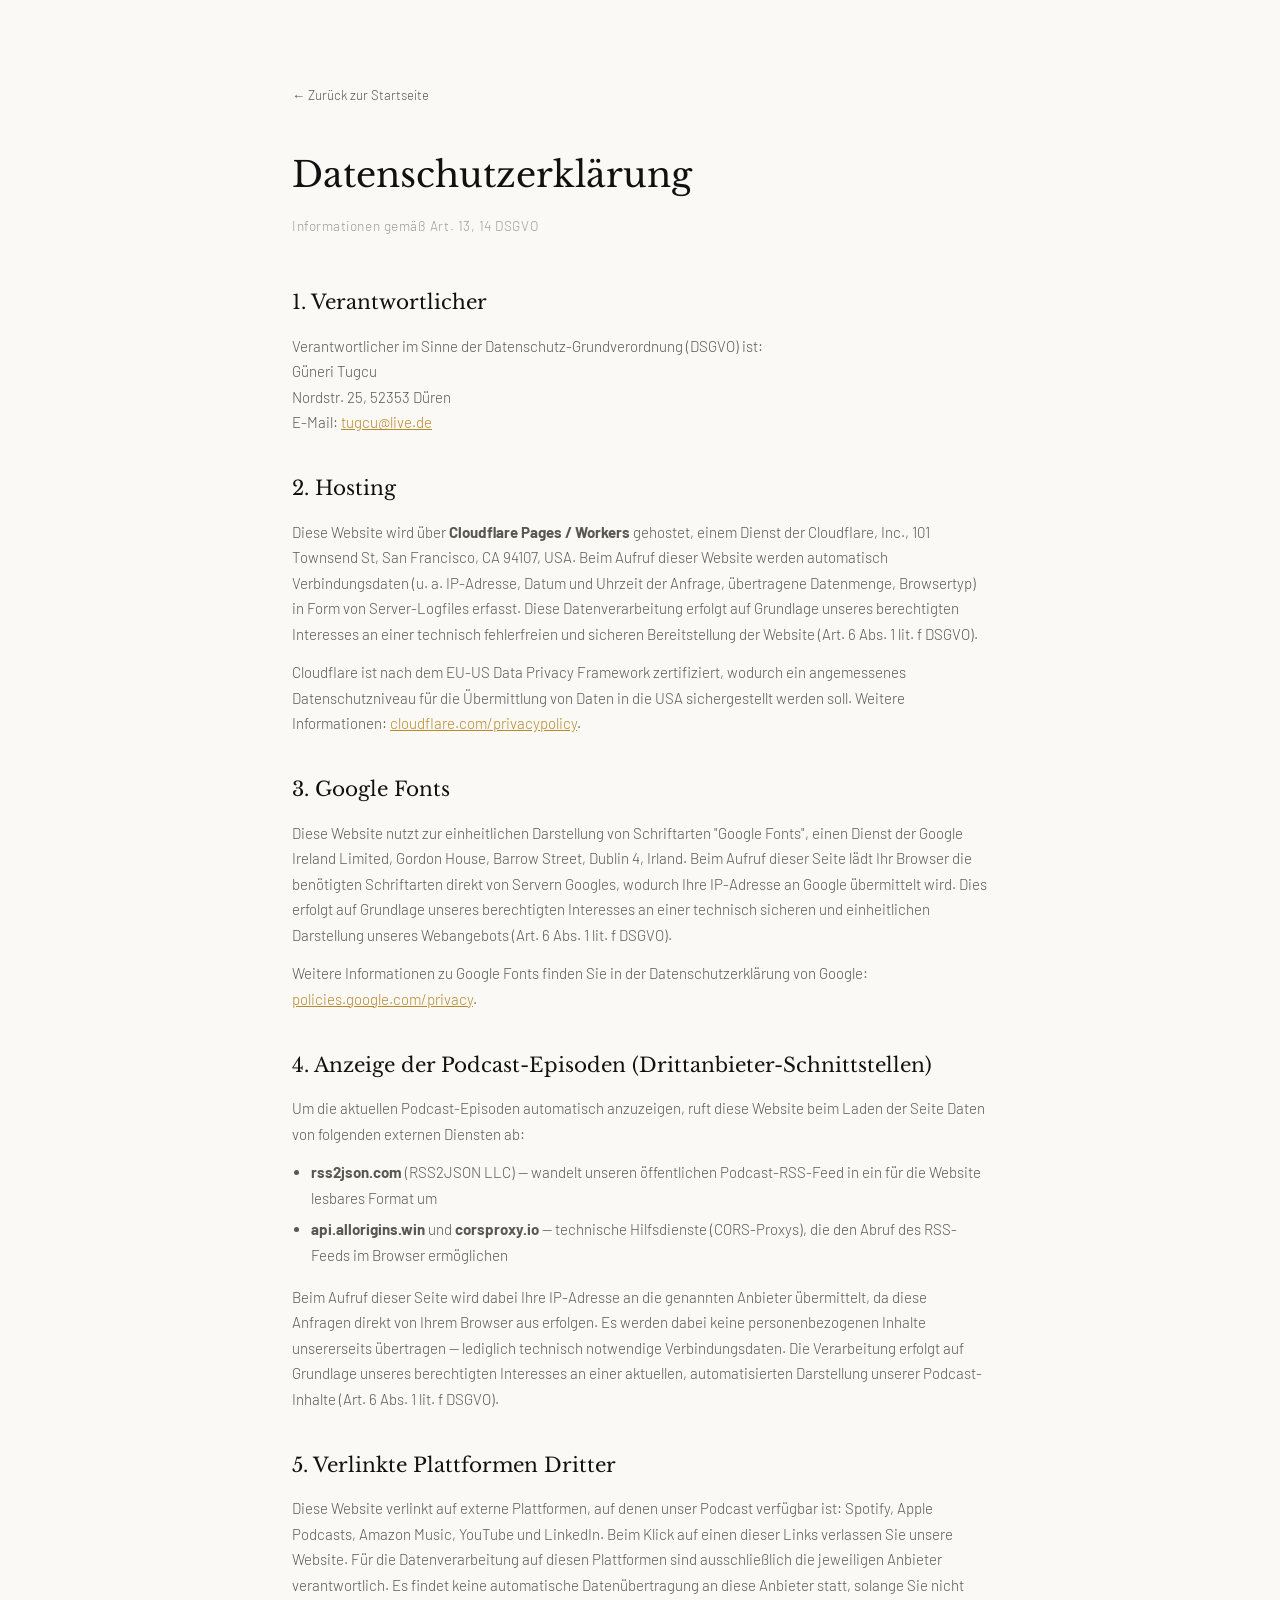
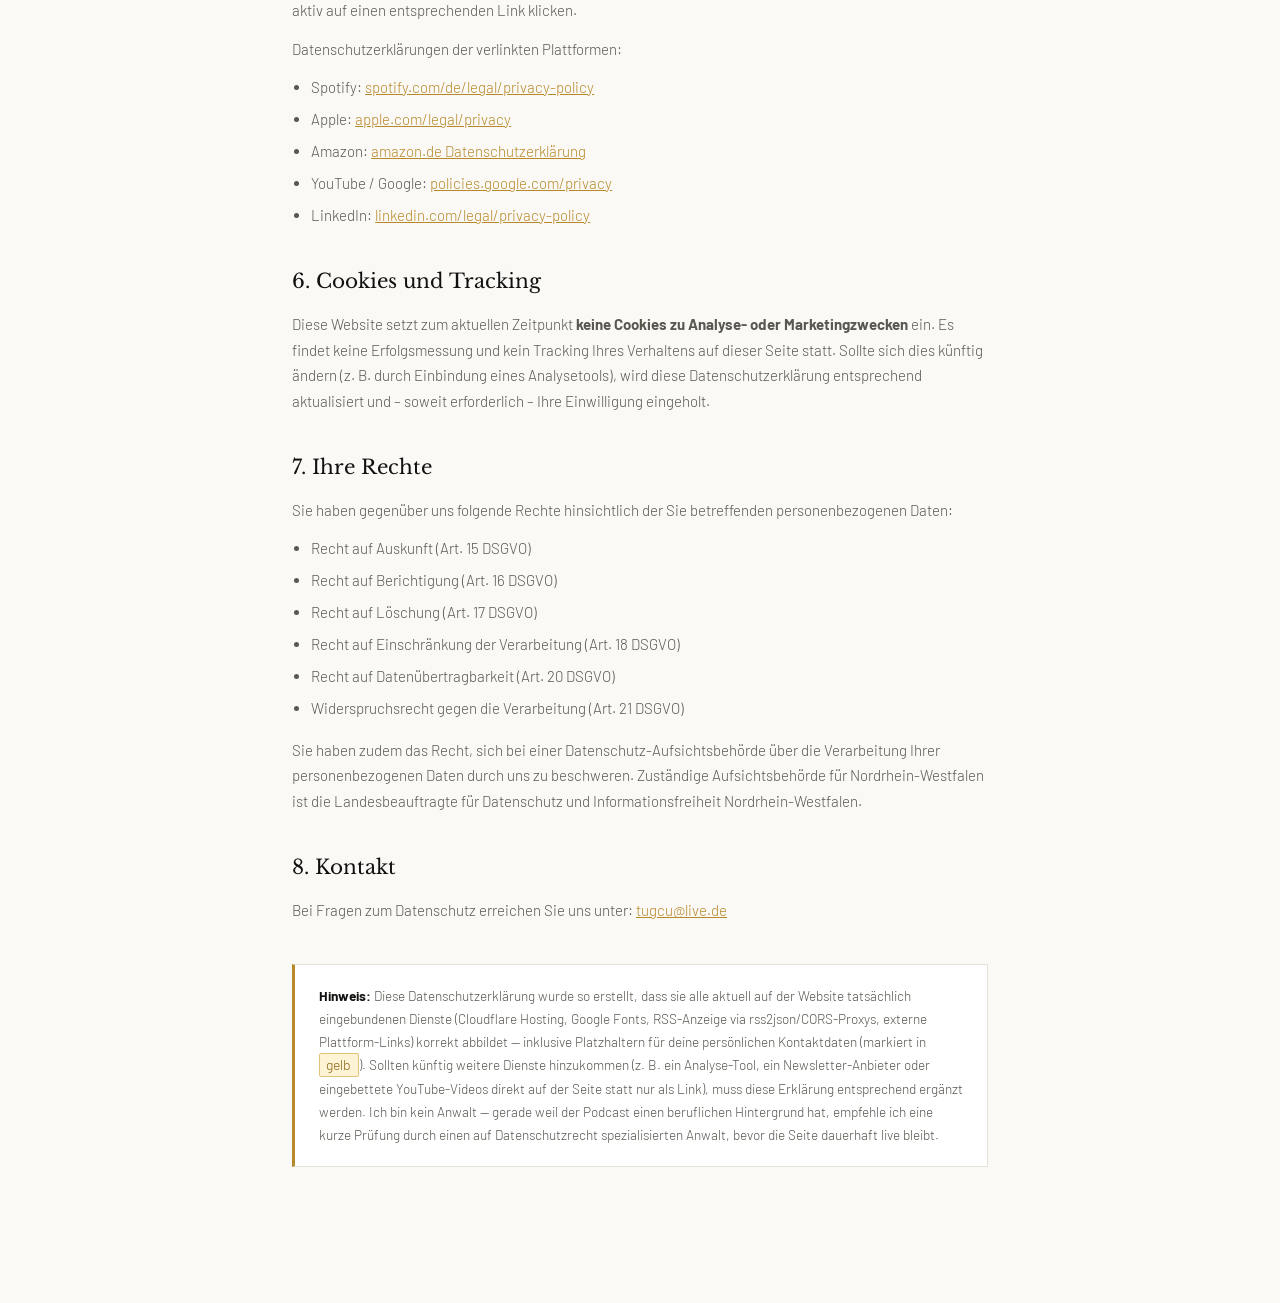
==== datenschutz.html @ 3fbcc25f "Add files via upload" ====
<!DOCTYPE html>
<html lang="de">
<head>
<meta charset="UTF-8">
<meta name="viewport" content="width=device-width, initial-scale=1.0">
<title>Datenschutzerklärung — CoCo Podcast</title>
<meta name="robots" content="noindex, follow">
<link href="https://fonts.googleapis.com/css2?family=Libre+Baskerville:ital,wght@0,400;0,700;1,400&family=Barlow:wght@300;400;500;600&family=Barlow+Condensed:wght@500;600;700&display=swap" rel="stylesheet">
<style>
  :root {
    --bg: #faf9f6; --white: #ffffff; --ink: #111110; --ink-light: #5a5750;
    --ink-xlight: #a09d96; --accent: #b8892a; --border: #e5e2da;
  }
  * { box-sizing: border-box; margin: 0; padding: 0; }
  body { background: var(--bg); color: var(--ink); font-family: 'Barlow', sans-serif; font-weight: 300; line-height: 1.7; }
  .wrap { max-width: 760px; margin: 0 auto; padding: 5rem 2rem 6rem; }
  .back { display: inline-flex; align-items: center; gap: 0.4rem; color: var(--ink-light); text-decoration: none; font-size: 0.82rem; margin-bottom: 2.5rem; }
  .back:hover { color: var(--accent); }
  h1 { font-family: 'Libre Baskerville', serif; font-weight: 400; font-size: 2.2rem; margin-bottom: 0.5rem; }
  .subtitle { color: var(--ink-xlight); font-size: 0.85rem; margin-bottom: 3rem; letter-spacing: 0.04em; }
  h2 { font-family: 'Libre Baskerville', serif; font-weight: 400; font-size: 1.25rem; margin: 2.2rem 0 0.9rem; color: var(--ink); }
  h3 { font-size: 1rem; font-weight: 500; margin: 1.4rem 0 0.6rem; color: var(--ink); }
  p { color: var(--ink-light); font-size: 0.94rem; margin-bottom: 0.8rem; }
  ul { color: var(--ink-light); font-size: 0.94rem; margin: 0 0 1rem 1.2rem; }
  li { margin-bottom: 0.4rem; }
  .placeholder { background: #fff3d6; border: 1px solid #e3c477; padding: 0.15rem 0.4rem; border-radius: 2px; color: #8a6512; font-size: 0.88rem; }
  .note-box { background: var(--white); border: 1px solid var(--border); border-left: 3px solid var(--accent); padding: 1.2rem 1.5rem; margin: 2.5rem 0; font-size: 0.85rem; color: var(--ink-light); }
  .note-box strong { color: var(--ink); }
  a { color: var(--accent); }
  hr { border: none; border-top: 1px solid var(--border); margin: 2.5rem 0; }
</style>
</head>
<body>
<div class="wrap">
  <a href="index.html" class="back">← Zurück zur Startseite</a>
  <h1>Datenschutzerklärung</h1>
  <div class="subtitle">Informationen gemäß Art. 13, 14 DSGVO</div>

  <h2>1. Verantwortlicher</h2>
  <p>
    Verantwortlicher im Sinne der Datenschutz-Grundverordnung (DSGVO) ist:<br>
    Güneri Tugcu<br>
    Nordstr. 25, 52353 Düren<br>
    E-Mail: <a href="mailto:tugcu@live.de">tugcu@live.de</a>
  </p>

  <h2>2. Hosting</h2>
  <p>
    Diese Website wird über <strong>Cloudflare Pages / Workers</strong> gehostet, einem Dienst der Cloudflare, Inc., 101 Townsend St, San Francisco, CA 94107, USA. Beim Aufruf dieser Website werden automatisch Verbindungsdaten (u. a. IP-Adresse, Datum und Uhrzeit der Anfrage, übertragene Datenmenge, Browsertyp) in Form von Server-Logfiles erfasst. Diese Datenverarbeitung erfolgt auf Grundlage unseres berechtigten Interesses an einer technisch fehlerfreien und sicheren Bereitstellung der Website (Art. 6 Abs. 1 lit. f DSGVO).
  </p>
  <p>
    Cloudflare ist nach dem EU-US Data Privacy Framework zertifiziert, wodurch ein angemessenes Datenschutzniveau für die Übermittlung von Daten in die USA sichergestellt werden soll. Weitere Informationen: <a href="https://www.cloudflare.com/privacypolicy/" target="_blank" rel="noopener">cloudflare.com/privacypolicy</a>.
  </p>

  <h2>3. Google Fonts</h2>
  <p>
    Diese Website nutzt zur einheitlichen Darstellung von Schriftarten "Google Fonts", einen Dienst der Google Ireland Limited, Gordon House, Barrow Street, Dublin 4, Irland. Beim Aufruf dieser Seite lädt Ihr Browser die benötigten Schriftarten direkt von Servern Googles, wodurch Ihre IP-Adresse an Google übermittelt wird. Dies erfolgt auf Grundlage unseres berechtigten Interesses an einer technisch sicheren und einheitlichen Darstellung unseres Webangebots (Art. 6 Abs. 1 lit. f DSGVO).
  </p>
  <p>
    Weitere Informationen zu Google Fonts finden Sie in der Datenschutzerklärung von Google: <a href="https://policies.google.com/privacy" target="_blank" rel="noopener">policies.google.com/privacy</a>.
  </p>

  <h2>4. Anzeige der Podcast-Episoden (Drittanbieter-Schnittstellen)</h2>
  <p>
    Um die aktuellen Podcast-Episoden automatisch anzuzeigen, ruft diese Website beim Laden der Seite Daten von folgenden externen Diensten ab:
  </p>
  <ul>
    <li><strong>rss2json.com</strong> (RSS2JSON LLC) — wandelt unseren öffentlichen Podcast-RSS-Feed in ein für die Website lesbares Format um</li>
    <li><strong>api.allorigins.win</strong> und <strong>corsproxy.io</strong> — technische Hilfsdienste (CORS-Proxys), die den Abruf des RSS-Feeds im Browser ermöglichen</li>
  </ul>
  <p>
    Beim Aufruf dieser Seite wird dabei Ihre IP-Adresse an die genannten Anbieter übermittelt, da diese Anfragen direkt von Ihrem Browser aus erfolgen. Es werden dabei keine personenbezogenen Inhalte unsererseits übertragen — lediglich technisch notwendige Verbindungsdaten. Die Verarbeitung erfolgt auf Grundlage unseres berechtigten Interesses an einer aktuellen, automatisierten Darstellung unserer Podcast-Inhalte (Art. 6 Abs. 1 lit. f DSGVO).
  </p>

  <h2>5. Verlinkte Plattformen Dritter</h2>
  <p>
    Diese Website verlinkt auf externe Plattformen, auf denen unser Podcast verfügbar ist: Spotify, Apple Podcasts, Amazon Music, YouTube und LinkedIn. Beim Klick auf einen dieser Links verlassen Sie unsere Website. Für die Datenverarbeitung auf diesen Plattformen sind ausschließlich die jeweiligen Anbieter verantwortlich. Es findet keine automatische Datenübertragung an diese Anbieter statt, solange Sie nicht aktiv auf einen entsprechenden Link klicken.
  </p>
  <p>
    Datenschutzerklärungen der verlinkten Plattformen:
  </p>
  <ul>
    <li>Spotify: <a href="https://www.spotify.com/de/legal/privacy-policy/" target="_blank" rel="noopener">spotify.com/de/legal/privacy-policy</a></li>
    <li>Apple: <a href="https://www.apple.com/legal/privacy/de-ww/" target="_blank" rel="noopener">apple.com/legal/privacy</a></li>
    <li>Amazon: <a href="https://www.amazon.de/gp/help/customer/display.html?nodeId=GX7NJQ4ZB8MHFRNJ" target="_blank" rel="noopener">amazon.de Datenschutzerklärung</a></li>
    <li>YouTube / Google: <a href="https://policies.google.com/privacy" target="_blank" rel="noopener">policies.google.com/privacy</a></li>
    <li>LinkedIn: <a href="https://www.linkedin.com/legal/privacy-policy" target="_blank" rel="noopener">linkedin.com/legal/privacy-policy</a></li>
  </ul>

  <h2>6. Cookies und Tracking</h2>
  <p>
    Diese Website setzt zum aktuellen Zeitpunkt <strong>keine Cookies zu Analyse- oder Marketingzwecken</strong> ein. Es findet keine Erfolgsmessung und kein Tracking Ihres Verhaltens auf dieser Seite statt. Sollte sich dies künftig ändern (z. B. durch Einbindung eines Analysetools), wird diese Datenschutzerklärung entsprechend aktualisiert und – soweit erforderlich – Ihre Einwilligung eingeholt.
  </p>

  <h2>7. Ihre Rechte</h2>
  <p>Sie haben gegenüber uns folgende Rechte hinsichtlich der Sie betreffenden personenbezogenen Daten:</p>
  <ul>
    <li>Recht auf Auskunft (Art. 15 DSGVO)</li>
    <li>Recht auf Berichtigung (Art. 16 DSGVO)</li>
    <li>Recht auf Löschung (Art. 17 DSGVO)</li>
    <li>Recht auf Einschränkung der Verarbeitung (Art. 18 DSGVO)</li>
    <li>Recht auf Datenübertragbarkeit (Art. 20 DSGVO)</li>
    <li>Widerspruchsrecht gegen die Verarbeitung (Art. 21 DSGVO)</li>
  </ul>
  <p>
    Sie haben zudem das Recht, sich bei einer Datenschutz-Aufsichtsbehörde über die Verarbeitung Ihrer personenbezogenen Daten durch uns zu beschweren. Zuständige Aufsichtsbehörde für Nordrhein-Westfalen ist die Landesbeauftragte für Datenschutz und Informationsfreiheit Nordrhein-Westfalen.
  </p>

  <h2>8. Kontakt</h2>
  <p>
    Bei Fragen zum Datenschutz erreichen Sie uns unter: <a href="mailto:tugcu@live.de">tugcu@live.de</a>
  </p>

  <div class="note-box">
    <strong>Hinweis:</strong> Diese Datenschutzerklärung wurde so erstellt, dass sie alle aktuell auf der Website tatsächlich eingebundenen Dienste (Cloudflare Hosting, Google Fonts, RSS-Anzeige via rss2json/CORS-Proxys, externe Plattform-Links) korrekt abbildet — inklusive Platzhaltern für deine persönlichen Kontaktdaten (markiert in <span class="placeholder">gelb</span>). Sollten künftig weitere Dienste hinzukommen (z. B. ein Analyse-Tool, ein Newsletter-Anbieter oder eingebettete YouTube-Videos direkt auf der Seite statt nur als Link), muss diese Erklärung entsprechend ergänzt werden. Ich bin kein Anwalt — gerade weil der Podcast einen beruflichen Hintergrund hat, empfehle ich eine kurze Prüfung durch einen auf Datenschutzrecht spezialisierten Anwalt, bevor die Seite dauerhaft live bleibt.
  </div>
</div>
</body>
</html>
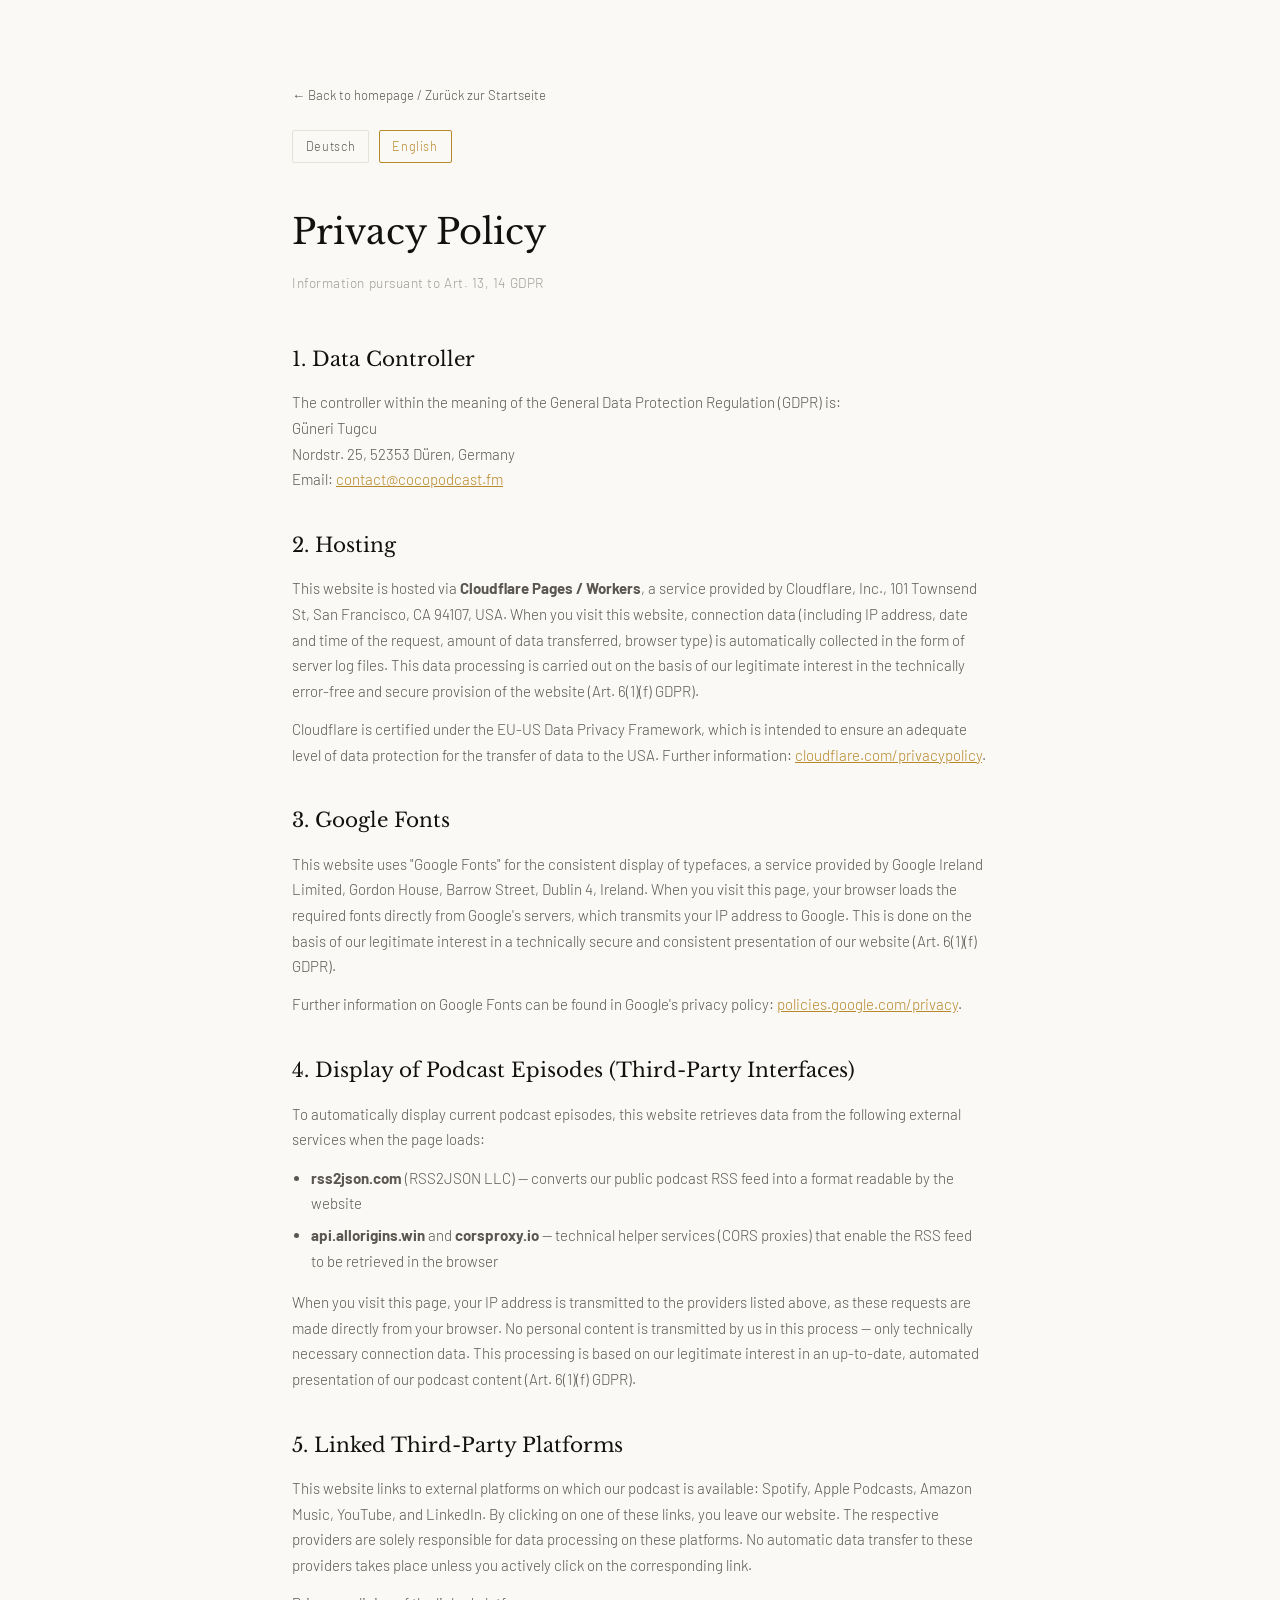
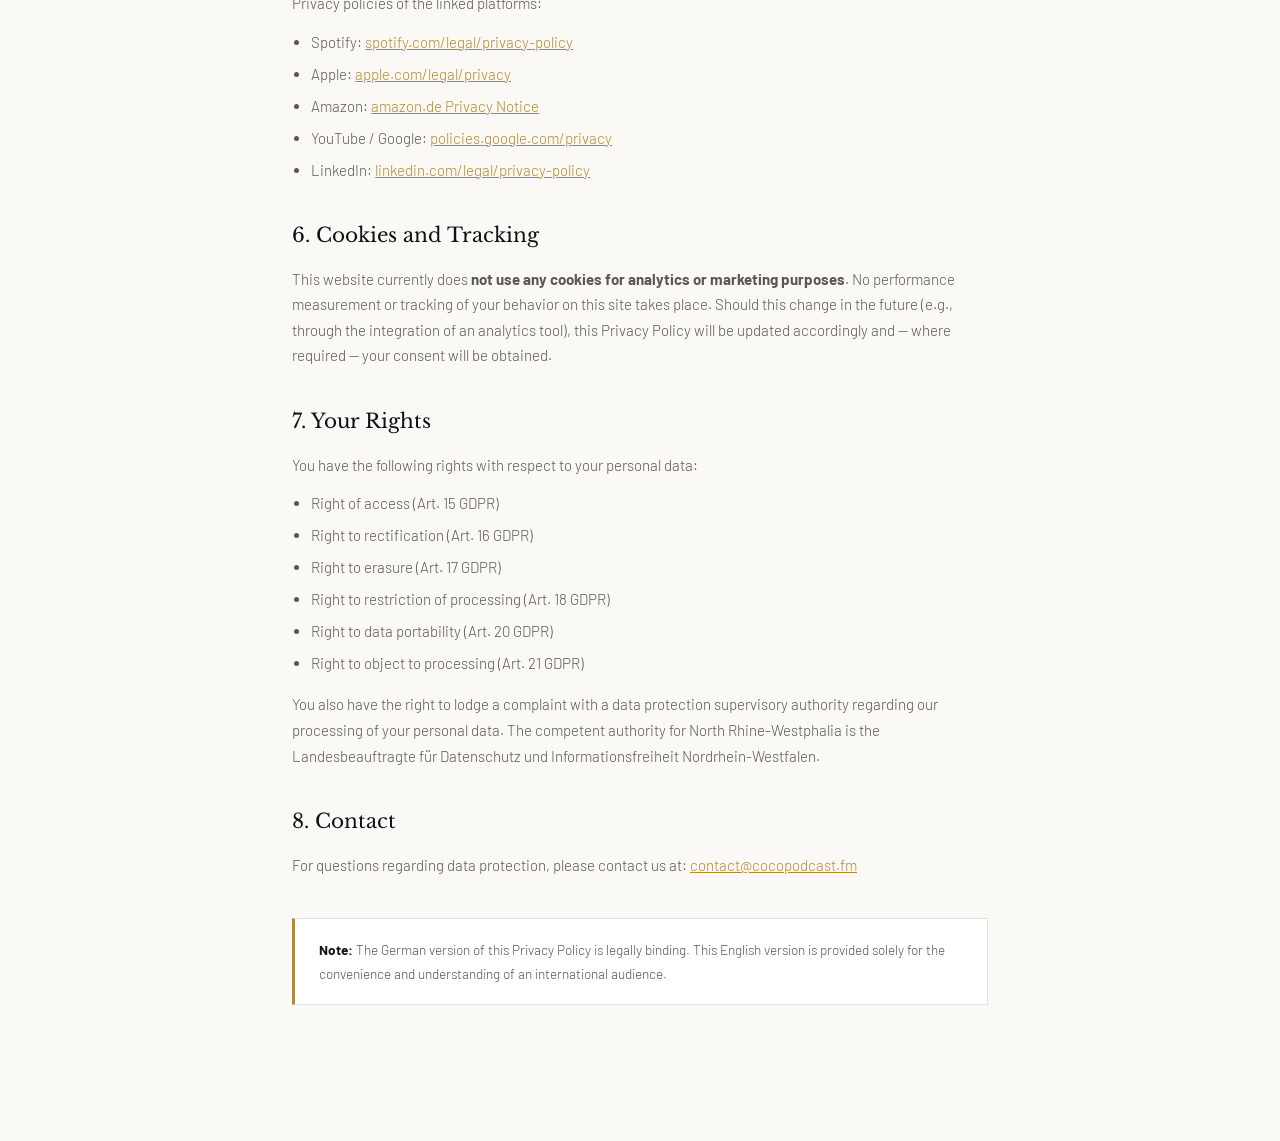
==== commit 8f3b564d: "Add files via upload" ====
--- a/datenschutz.html
+++ b/datenschutz.html
@@ -3,7 +3,7 @@
 <head>
 <meta charset="UTF-8">
 <meta name="viewport" content="width=device-width, initial-scale=1.0">
-<title>Datenschutzerklärung — CoCo Podcast</title>
+<title>Datenschutzerklärung / Privacy Policy — CoCo Podcast</title>
 <meta name="robots" content="noindex, follow">
 <link href="https://fonts.googleapis.com/css2?family=Libre+Baskerville:ital,wght@0,400;0,700;1,400&family=Barlow:wght@300;400;500;600&family=Barlow+Condensed:wght@500;600;700&display=swap" rel="stylesheet">
 <style>
@@ -14,25 +14,35 @@
   * { box-sizing: border-box; margin: 0; padding: 0; }
   body { background: var(--bg); color: var(--ink); font-family: 'Barlow', sans-serif; font-weight: 300; line-height: 1.7; }
   .wrap { max-width: 760px; margin: 0 auto; padding: 5rem 2rem 6rem; }
-  .back { display: inline-flex; align-items: center; gap: 0.4rem; color: var(--ink-light); text-decoration: none; font-size: 0.82rem; margin-bottom: 2.5rem; }
+  .back { display: inline-flex; align-items: center; gap: 0.4rem; color: var(--ink-light); text-decoration: none; font-size: 0.82rem; margin-bottom: 1.5rem; }
   .back:hover { color: var(--accent); }
+  .lang-switch { display: flex; gap: 0.6rem; margin-bottom: 2.5rem; font-size: 0.78rem; letter-spacing: 0.05em; }
+  .lang-switch a { color: var(--ink-light); text-decoration: none; padding: 0.3rem 0.8rem; border: 1px solid var(--border); border-radius: 2px; transition: all 0.2s; }
+  .lang-switch a:hover, .lang-switch a.active { color: var(--accent); border-color: var(--accent); }
   h1 { font-family: 'Libre Baskerville', serif; font-weight: 400; font-size: 2.2rem; margin-bottom: 0.5rem; }
   .subtitle { color: var(--ink-xlight); font-size: 0.85rem; margin-bottom: 3rem; letter-spacing: 0.04em; }
   h2 { font-family: 'Libre Baskerville', serif; font-weight: 400; font-size: 1.25rem; margin: 2.2rem 0 0.9rem; color: var(--ink); }
-  h3 { font-size: 1rem; font-weight: 500; margin: 1.4rem 0 0.6rem; color: var(--ink); }
   p { color: var(--ink-light); font-size: 0.94rem; margin-bottom: 0.8rem; }
   ul { color: var(--ink-light); font-size: 0.94rem; margin: 0 0 1rem 1.2rem; }
   li { margin-bottom: 0.4rem; }
-  .placeholder { background: #fff3d6; border: 1px solid #e3c477; padding: 0.15rem 0.4rem; border-radius: 2px; color: #8a6512; font-size: 0.88rem; }
   .note-box { background: var(--white); border: 1px solid var(--border); border-left: 3px solid var(--accent); padding: 1.2rem 1.5rem; margin: 2.5rem 0; font-size: 0.85rem; color: var(--ink-light); }
   .note-box strong { color: var(--ink); }
   a { color: var(--accent); }
   hr { border: none; border-top: 1px solid var(--border); margin: 2.5rem 0; }
+  section { display: none; }
+  section.active { display: block; }
 </style>
 </head>
 <body>
 <div class="wrap">
-  <a href="index.html" class="back">← Zurück zur Startseite</a>
+  <a href="index.html" class="back">← Back to homepage / Zurück zur Startseite</a>
+  <div class="lang-switch">
+    <a href="#de" onclick="showLang('de')" id="btn-de" class="active">Deutsch</a>
+    <a href="#en" onclick="showLang('en')" id="btn-en">English</a>
+  </div>
+
+  <!-- ═══════════════ GERMAN (legally binding) ═══════════════ -->
+  <section id="sec-de" class="active">
   <h1>Datenschutzerklärung</h1>
   <div class="subtitle">Informationen gemäß Art. 13, 14 DSGVO</div>
 
@@ -41,7 +51,7 @@
     Verantwortlicher im Sinne der Datenschutz-Grundverordnung (DSGVO) ist:<br>
     Güneri Tugcu<br>
     Nordstr. 25, 52353 Düren<br>
-    E-Mail: <a href="mailto:tugcu@live.de">tugcu@live.de</a>
+    E-Mail: <a href="mailto:contact@cocopodcast.fm">contact@cocopodcast.fm</a>
   </p>
 
   <h2>2. Hosting</h2>
@@ -108,12 +118,110 @@
 
   <h2>8. Kontakt</h2>
   <p>
-    Bei Fragen zum Datenschutz erreichen Sie uns unter: <a href="mailto:tugcu@live.de">tugcu@live.de</a>
+    Bei Fragen zum Datenschutz erreichen Sie uns unter: <a href="mailto:contact@cocopodcast.fm">contact@cocopodcast.fm</a>
   </p>
 
   <div class="note-box">
-    <strong>Hinweis:</strong> Diese Datenschutzerklärung wurde so erstellt, dass sie alle aktuell auf der Website tatsächlich eingebundenen Dienste (Cloudflare Hosting, Google Fonts, RSS-Anzeige via rss2json/CORS-Proxys, externe Plattform-Links) korrekt abbildet — inklusive Platzhaltern für deine persönlichen Kontaktdaten (markiert in <span class="placeholder">gelb</span>). Sollten künftig weitere Dienste hinzukommen (z. B. ein Analyse-Tool, ein Newsletter-Anbieter oder eingebettete YouTube-Videos direkt auf der Seite statt nur als Link), muss diese Erklärung entsprechend ergänzt werden. Ich bin kein Anwalt — gerade weil der Podcast einen beruflichen Hintergrund hat, empfehle ich eine kurze Prüfung durch einen auf Datenschutzrecht spezialisierten Anwalt, bevor die Seite dauerhaft live bleibt.
+    <strong>Hinweis:</strong> Die deutsche Fassung dieser Datenschutzerklärung ist rechtlich maßgeblich. Die englische Fassung dient ausschließlich der Verständlichkeit für ein internationales Publikum.
   </div>
+  </section>
+
+  <!-- ═══════════════ ENGLISH (informational translation) ═══════════════ -->
+  <section id="sec-en">
+  <h1>Privacy Policy</h1>
+  <div class="subtitle">Information pursuant to Art. 13, 14 GDPR</div>
+
+  <h2>1. Data Controller</h2>
+  <p>
+    The controller within the meaning of the General Data Protection Regulation (GDPR) is:<br>
+    Güneri Tugcu<br>
+    Nordstr. 25, 52353 Düren, Germany<br>
+    Email: <a href="mailto:contact@cocopodcast.fm">contact@cocopodcast.fm</a>
+  </p>
+
+  <h2>2. Hosting</h2>
+  <p>
+    This website is hosted via <strong>Cloudflare Pages / Workers</strong>, a service provided by Cloudflare, Inc., 101 Townsend St, San Francisco, CA 94107, USA. When you visit this website, connection data (including IP address, date and time of the request, amount of data transferred, browser type) is automatically collected in the form of server log files. This data processing is carried out on the basis of our legitimate interest in the technically error-free and secure provision of the website (Art. 6(1)(f) GDPR).
+  </p>
+  <p>
+    Cloudflare is certified under the EU-US Data Privacy Framework, which is intended to ensure an adequate level of data protection for the transfer of data to the USA. Further information: <a href="https://www.cloudflare.com/privacypolicy/" target="_blank" rel="noopener">cloudflare.com/privacypolicy</a>.
+  </p>
+
+  <h2>3. Google Fonts</h2>
+  <p>
+    This website uses "Google Fonts" for the consistent display of typefaces, a service provided by Google Ireland Limited, Gordon House, Barrow Street, Dublin 4, Ireland. When you visit this page, your browser loads the required fonts directly from Google's servers, which transmits your IP address to Google. This is done on the basis of our legitimate interest in a technically secure and consistent presentation of our website (Art. 6(1)(f) GDPR).
+  </p>
+  <p>
+    Further information on Google Fonts can be found in Google's privacy policy: <a href="https://policies.google.com/privacy" target="_blank" rel="noopener">policies.google.com/privacy</a>.
+  </p>
+
+  <h2>4. Display of Podcast Episodes (Third-Party Interfaces)</h2>
+  <p>
+    To automatically display current podcast episodes, this website retrieves data from the following external services when the page loads:
+  </p>
+  <ul>
+    <li><strong>rss2json.com</strong> (RSS2JSON LLC) — converts our public podcast RSS feed into a format readable by the website</li>
+    <li><strong>api.allorigins.win</strong> and <strong>corsproxy.io</strong> — technical helper services (CORS proxies) that enable the RSS feed to be retrieved in the browser</li>
+  </ul>
+  <p>
+    When you visit this page, your IP address is transmitted to the providers listed above, as these requests are made directly from your browser. No personal content is transmitted by us in this process — only technically necessary connection data. This processing is based on our legitimate interest in an up-to-date, automated presentation of our podcast content (Art. 6(1)(f) GDPR).
+  </p>
+
+  <h2>5. Linked Third-Party Platforms</h2>
+  <p>
+    This website links to external platforms on which our podcast is available: Spotify, Apple Podcasts, Amazon Music, YouTube, and LinkedIn. By clicking on one of these links, you leave our website. The respective providers are solely responsible for data processing on these platforms. No automatic data transfer to these providers takes place unless you actively click on the corresponding link.
+  </p>
+  <p>
+    Privacy policies of the linked platforms:
+  </p>
+  <ul>
+    <li>Spotify: <a href="https://www.spotify.com/de/legal/privacy-policy/" target="_blank" rel="noopener">spotify.com/legal/privacy-policy</a></li>
+    <li>Apple: <a href="https://www.apple.com/legal/privacy/de-ww/" target="_blank" rel="noopener">apple.com/legal/privacy</a></li>
+    <li>Amazon: <a href="https://www.amazon.de/gp/help/customer/display.html?nodeId=GX7NJQ4ZB8MHFRNJ" target="_blank" rel="noopener">amazon.de Privacy Notice</a></li>
+    <li>YouTube / Google: <a href="https://policies.google.com/privacy" target="_blank" rel="noopener">policies.google.com/privacy</a></li>
+    <li>LinkedIn: <a href="https://www.linkedin.com/legal/privacy-policy" target="_blank" rel="noopener">linkedin.com/legal/privacy-policy</a></li>
+  </ul>
+
+  <h2>6. Cookies and Tracking</h2>
+  <p>
+    This website currently does <strong>not use any cookies for analytics or marketing purposes</strong>. No performance measurement or tracking of your behavior on this site takes place. Should this change in the future (e.g., through the integration of an analytics tool), this Privacy Policy will be updated accordingly and — where required — your consent will be obtained.
+  </p>
+
+  <h2>7. Your Rights</h2>
+  <p>You have the following rights with respect to your personal data:</p>
+  <ul>
+    <li>Right of access (Art. 15 GDPR)</li>
+    <li>Right to rectification (Art. 16 GDPR)</li>
+    <li>Right to erasure (Art. 17 GDPR)</li>
+    <li>Right to restriction of processing (Art. 18 GDPR)</li>
+    <li>Right to data portability (Art. 20 GDPR)</li>
+    <li>Right to object to processing (Art. 21 GDPR)</li>
+  </ul>
+  <p>
+    You also have the right to lodge a complaint with a data protection supervisory authority regarding our processing of your personal data. The competent authority for North Rhine-Westphalia is the Landesbeauftragte für Datenschutz und Informationsfreiheit Nordrhein-Westfalen.
+  </p>
+
+  <h2>8. Contact</h2>
+  <p>
+    For questions regarding data protection, please contact us at: <a href="mailto:contact@cocopodcast.fm">contact@cocopodcast.fm</a>
+  </p>
+
+  <div class="note-box">
+    <strong>Note:</strong> The German version of this Privacy Policy is legally binding. This English version is provided solely for the convenience and understanding of an international audience.
+  </div>
+  </section>
+
 </div>
+<script>
+function showLang(lang) {
+  document.getElementById('sec-de').classList.toggle('active', lang === 'de');
+  document.getElementById('sec-en').classList.toggle('active', lang === 'en');
+  document.getElementById('btn-de').classList.toggle('active', lang === 'de');
+  document.getElementById('btn-en').classList.toggle('active', lang === 'en');
+}
+if (navigator.language && navigator.language.toLowerCase().startsWith('de') === false) {
+  showLang('en');
+}
+</script>
 </body>
 </html>
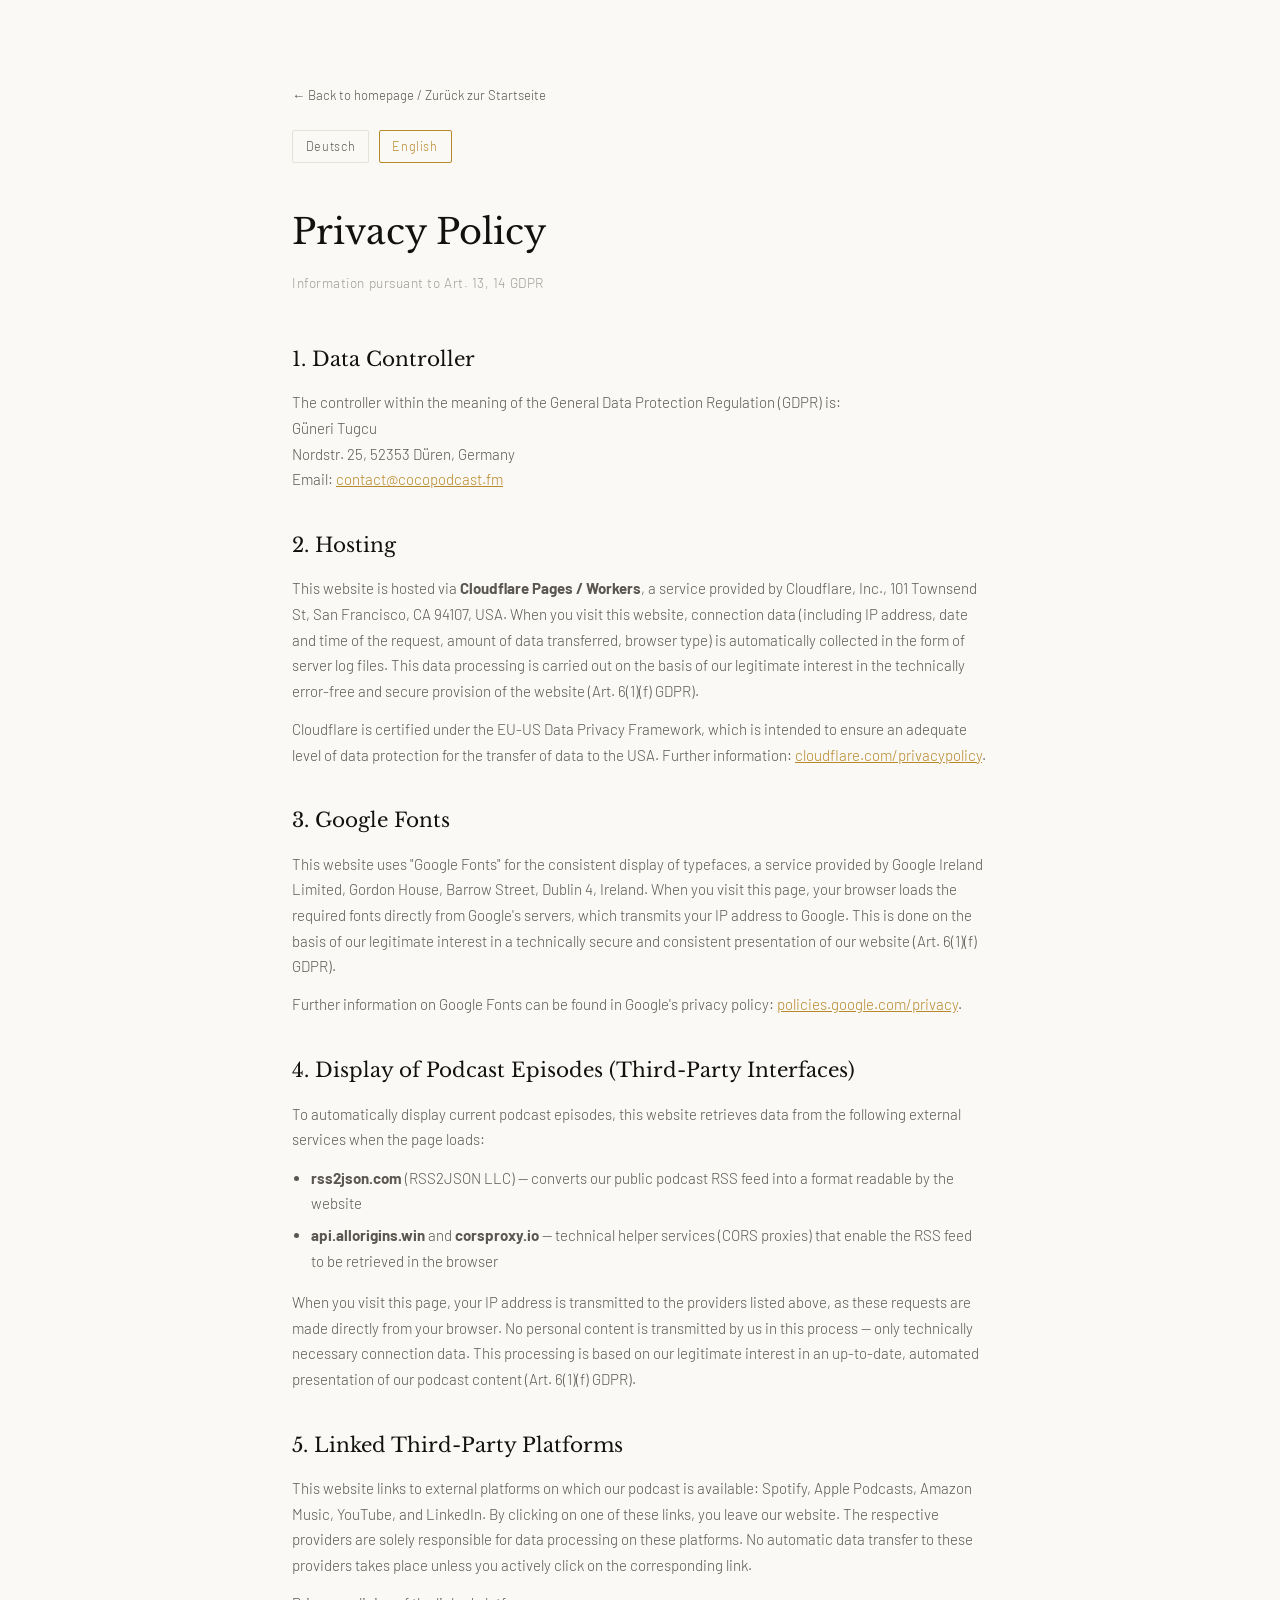
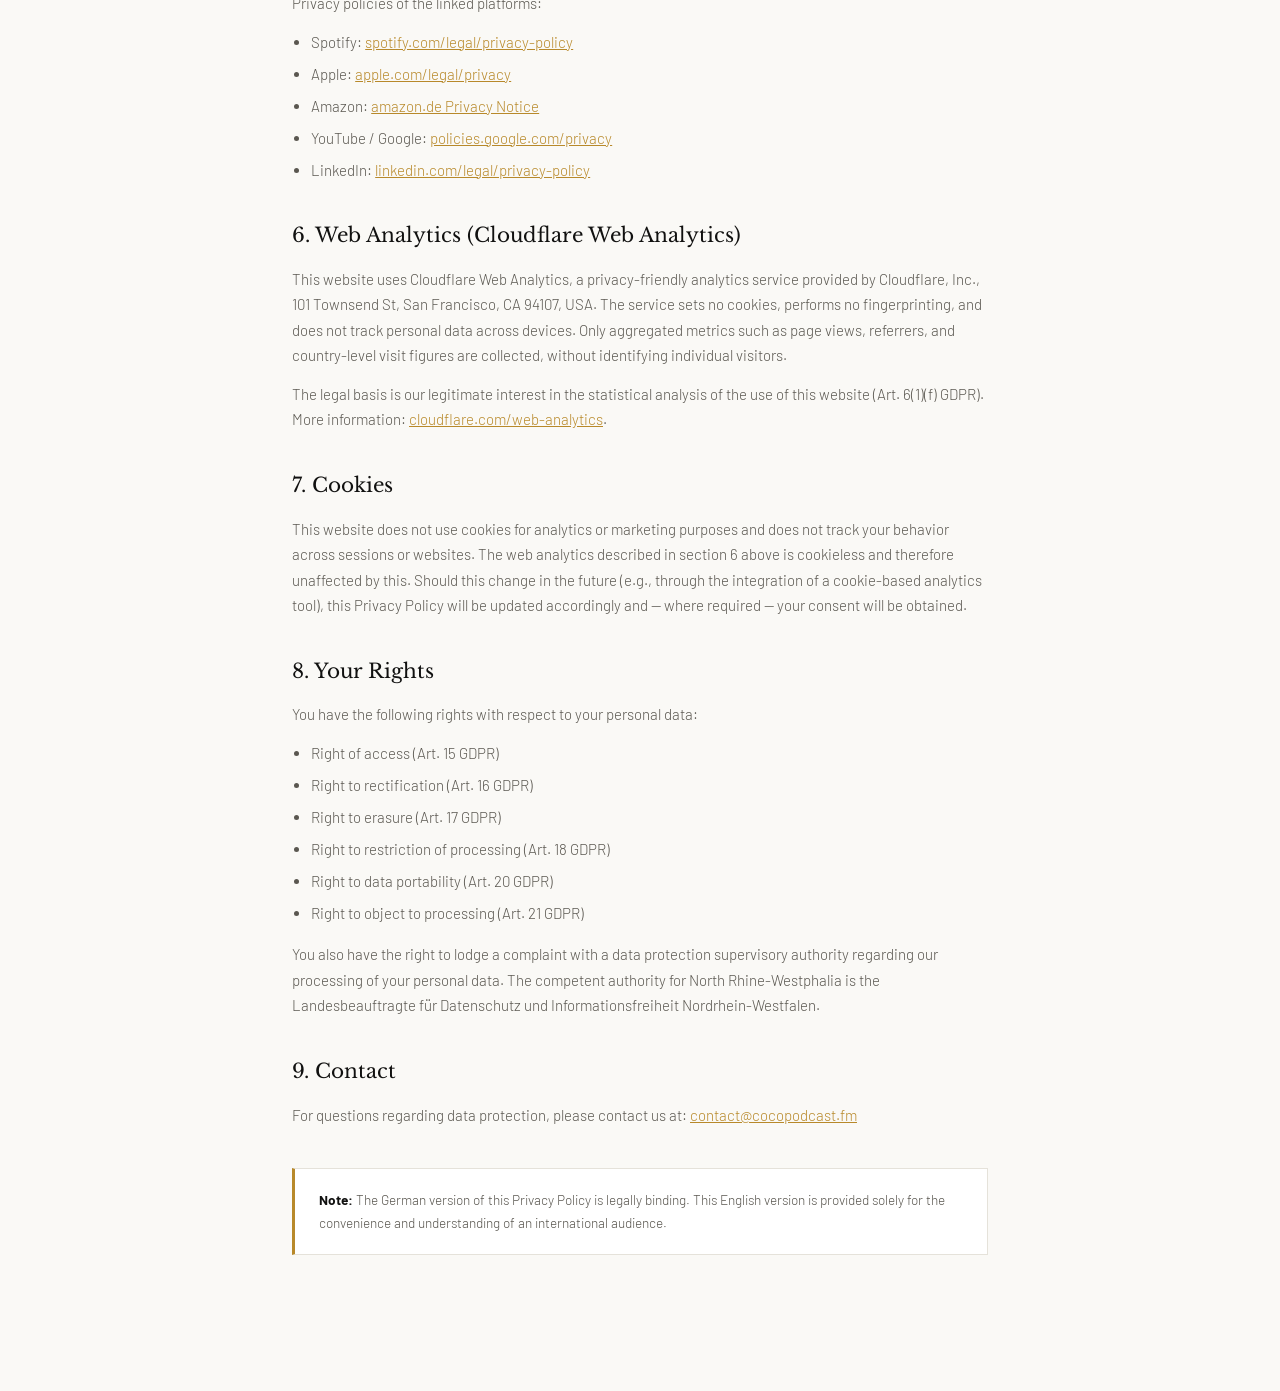
==== commit 9391ffde: "Add files via upload" ====
--- a/datenschutz.html
+++ b/datenschutz.html
@@ -97,12 +97,20 @@
     <li>LinkedIn: <a href="https://www.linkedin.com/legal/privacy-policy" target="_blank" rel="noopener">linkedin.com/legal/privacy-policy</a></li>
   </ul>
 
-  <h2>6. Cookies und Tracking</h2>
-  <p>
-    Diese Website setzt zum aktuellen Zeitpunkt <strong>keine Cookies zu Analyse- oder Marketingzwecken</strong> ein. Es findet keine Erfolgsmessung und kein Tracking Ihres Verhaltens auf dieser Seite statt. Sollte sich dies künftig ändern (z. B. durch Einbindung eines Analysetools), wird diese Datenschutzerklärung entsprechend aktualisiert und – soweit erforderlich – Ihre Einwilligung eingeholt.
-  </p>
-
-  <h2>7. Ihre Rechte</h2>
+  <h2>6. Web-Analyse (Cloudflare Web Analytics)</h2>
+  <p>
+    Diese Website nutzt Cloudflare Web Analytics, einen datenschutzfreundlichen Analysedienst der Cloudflare, Inc., 101 Townsend St, San Francisco, CA 94107, USA. Der Dienst setzt keine Cookies, führt kein Fingerprinting durch und verfolgt keine personenbezogenen Daten geräteübergreifend. Erfasst werden ausschließlich aggregierte Kennzahlen wie Seitenaufrufe, Verweisquellen und länderbezogene Zugriffszahlen, ohne dass einzelne Besucher identifiziert werden können.
+  </p>
+  <p>
+    Rechtsgrundlage ist unser berechtigtes Interesse an der statistischen Auswertung der Nutzung dieser Website (Art. 6 Abs. 1 lit. f DSGVO). Weitere Informationen: <a href="https://www.cloudflare.com/web-analytics/" target="_blank" rel="noopener">cloudflare.com/web-analytics</a>.
+  </p>
+
+  <h2>7. Cookies</h2>
+  <p>
+    Diese Website setzt keine Cookies zu Analyse- oder Marketingzwecken ein und führt kein Tracking Ihres Verhaltens über einzelne Sitzungen oder Websites hinweg durch. Die unter Ziffer 6 beschriebene Web-Analyse ist cookielos und daher hiervon nicht berührt. Sollte sich dies künftig ändern (z. B. durch Einbindung eines Cookie-basierten Analysetools), wird diese Datenschutzerklärung entsprechend aktualisiert und – soweit erforderlich – Ihre Einwilligung eingeholt.
+  </p>
+
+  <h2>8. Ihre Rechte</h2>
   <p>Sie haben gegenüber uns folgende Rechte hinsichtlich der Sie betreffenden personenbezogenen Daten:</p>
   <ul>
     <li>Recht auf Auskunft (Art. 15 DSGVO)</li>
@@ -116,7 +124,7 @@
     Sie haben zudem das Recht, sich bei einer Datenschutz-Aufsichtsbehörde über die Verarbeitung Ihrer personenbezogenen Daten durch uns zu beschweren. Zuständige Aufsichtsbehörde für Nordrhein-Westfalen ist die Landesbeauftragte für Datenschutz und Informationsfreiheit Nordrhein-Westfalen.
   </p>
 
-  <h2>8. Kontakt</h2>
+  <h2>9. Kontakt</h2>
   <p>
     Bei Fragen zum Datenschutz erreichen Sie uns unter: <a href="mailto:contact@cocopodcast.fm">contact@cocopodcast.fm</a>
   </p>
@@ -182,12 +190,20 @@
     <li>LinkedIn: <a href="https://www.linkedin.com/legal/privacy-policy" target="_blank" rel="noopener">linkedin.com/legal/privacy-policy</a></li>
   </ul>
 
-  <h2>6. Cookies and Tracking</h2>
-  <p>
-    This website currently does <strong>not use any cookies for analytics or marketing purposes</strong>. No performance measurement or tracking of your behavior on this site takes place. Should this change in the future (e.g., through the integration of an analytics tool), this Privacy Policy will be updated accordingly and — where required — your consent will be obtained.
-  </p>
-
-  <h2>7. Your Rights</h2>
+  <h2>6. Web Analytics (Cloudflare Web Analytics)</h2>
+  <p>
+    This website uses Cloudflare Web Analytics, a privacy-friendly analytics service provided by Cloudflare, Inc., 101 Townsend St, San Francisco, CA 94107, USA. The service sets no cookies, performs no fingerprinting, and does not track personal data across devices. Only aggregated metrics such as page views, referrers, and country-level visit figures are collected, without identifying individual visitors.
+  </p>
+  <p>
+    The legal basis is our legitimate interest in the statistical analysis of the use of this website (Art. 6(1)(f) GDPR). More information: <a href="https://www.cloudflare.com/web-analytics/" target="_blank" rel="noopener">cloudflare.com/web-analytics</a>.
+  </p>
+
+  <h2>7. Cookies</h2>
+  <p>
+    This website does not use cookies for analytics or marketing purposes and does not track your behavior across sessions or websites. The web analytics described in section 6 above is cookieless and therefore unaffected by this. Should this change in the future (e.g., through the integration of a cookie-based analytics tool), this Privacy Policy will be updated accordingly and — where required — your consent will be obtained.
+  </p>
+
+  <h2>8. Your Rights</h2>
   <p>You have the following rights with respect to your personal data:</p>
   <ul>
     <li>Right of access (Art. 15 GDPR)</li>
@@ -201,7 +217,7 @@
     You also have the right to lodge a complaint with a data protection supervisory authority regarding our processing of your personal data. The competent authority for North Rhine-Westphalia is the Landesbeauftragte für Datenschutz und Informationsfreiheit Nordrhein-Westfalen.
   </p>
 
-  <h2>8. Contact</h2>
+  <h2>9. Contact</h2>
   <p>
     For questions regarding data protection, please contact us at: <a href="mailto:contact@cocopodcast.fm">contact@cocopodcast.fm</a>
   </p>
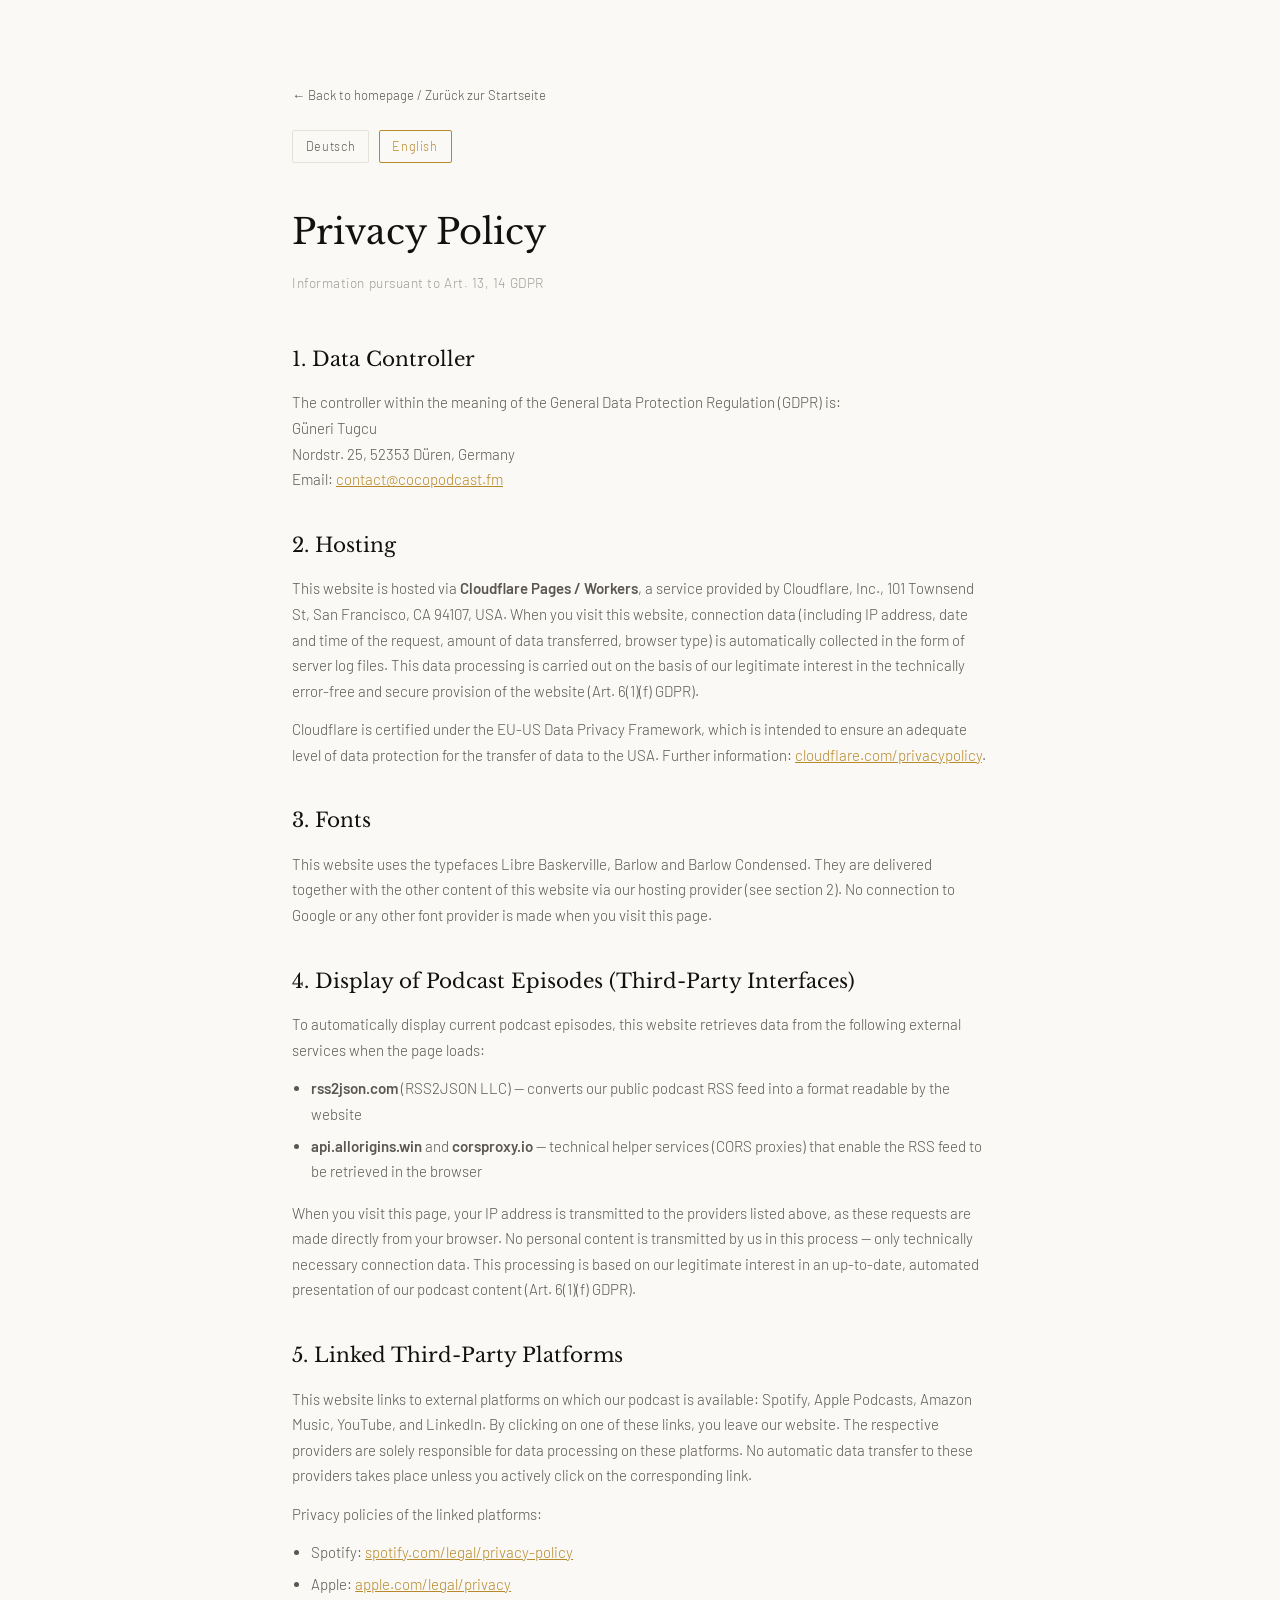
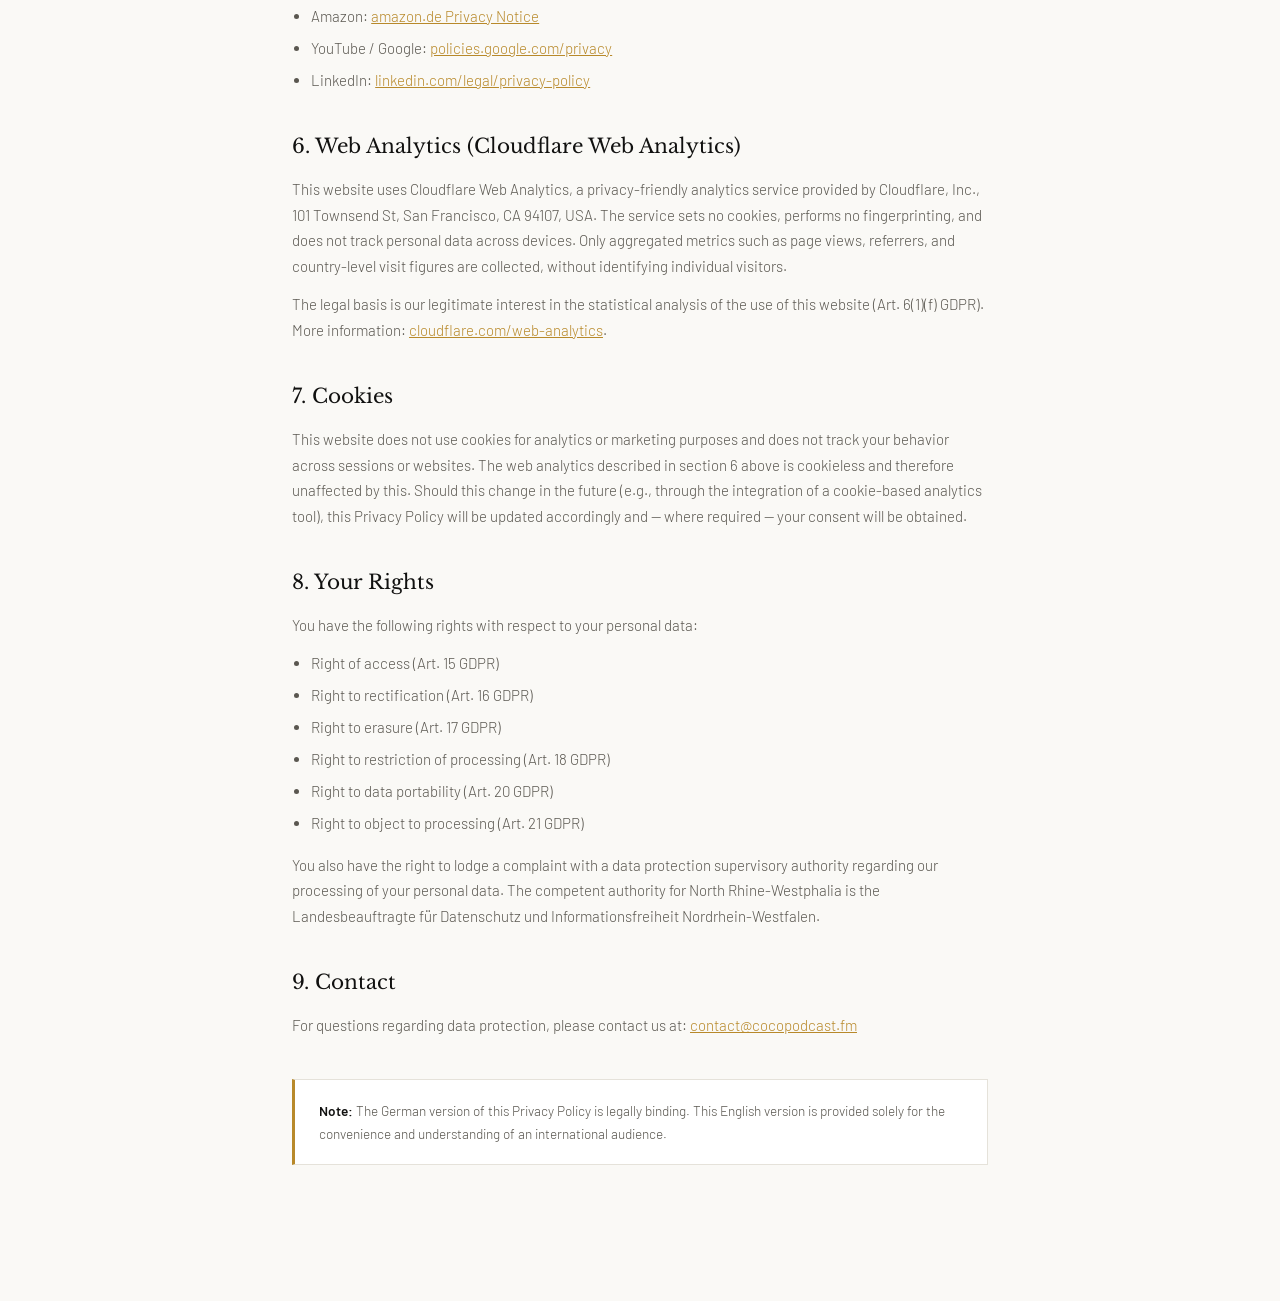
==== commit 94b0f4c1: "Add files via upload" ====
--- a/datenschutz.html
+++ b/datenschutz.html
@@ -5,7 +5,7 @@
 <meta name="viewport" content="width=device-width, initial-scale=1.0">
 <title>Datenschutzerklärung / Privacy Policy — CoCo Podcast</title>
 <meta name="robots" content="noindex, follow">
-<link href="https://fonts.googleapis.com/css2?family=Libre+Baskerville:ital,wght@0,400;0,700;1,400&family=Barlow:wght@300;400;500;600&family=Barlow+Condensed:wght@500;600;700&display=swap" rel="stylesheet">
+<link rel="stylesheet" href="/fonts/fonts.css">
 <style>
   :root {
     --bg: #faf9f6; --white: #ffffff; --ink: #111110; --ink-light: #5a5750;
@@ -62,12 +62,9 @@
     Cloudflare ist nach dem EU-US Data Privacy Framework zertifiziert, wodurch ein angemessenes Datenschutzniveau für die Übermittlung von Daten in die USA sichergestellt werden soll. Weitere Informationen: <a href="https://www.cloudflare.com/privacypolicy/" target="_blank" rel="noopener">cloudflare.com/privacypolicy</a>.
   </p>
 
-  <h2>3. Google Fonts</h2>
-  <p>
-    Diese Website nutzt zur einheitlichen Darstellung von Schriftarten "Google Fonts", einen Dienst der Google Ireland Limited, Gordon House, Barrow Street, Dublin 4, Irland. Beim Aufruf dieser Seite lädt Ihr Browser die benötigten Schriftarten direkt von Servern Googles, wodurch Ihre IP-Adresse an Google übermittelt wird. Dies erfolgt auf Grundlage unseres berechtigten Interesses an einer technisch sicheren und einheitlichen Darstellung unseres Webangebots (Art. 6 Abs. 1 lit. f DSGVO).
-  </p>
-  <p>
-    Weitere Informationen zu Google Fonts finden Sie in der Datenschutzerklärung von Google: <a href="https://policies.google.com/privacy" target="_blank" rel="noopener">policies.google.com/privacy</a>.
+  <h2>3. Schriftarten</h2>
+  <p>
+    Diese Website verwendet die Schriftarten Libre Baskerville, Barlow und Barlow Condensed. Sie werden zusammen mit den übrigen Inhalten dieser Website über unseren Hosting-Anbieter ausgeliefert (siehe Abschnitt 2). Beim Aufruf der Seite wird keine Verbindung zu Servern von Google oder anderen Schriftanbietern hergestellt.
   </p>
 
   <h2>4. Anzeige der Podcast-Episoden (Drittanbieter-Schnittstellen)</h2>
@@ -155,12 +152,9 @@
     Cloudflare is certified under the EU-US Data Privacy Framework, which is intended to ensure an adequate level of data protection for the transfer of data to the USA. Further information: <a href="https://www.cloudflare.com/privacypolicy/" target="_blank" rel="noopener">cloudflare.com/privacypolicy</a>.
   </p>
 
-  <h2>3. Google Fonts</h2>
-  <p>
-    This website uses "Google Fonts" for the consistent display of typefaces, a service provided by Google Ireland Limited, Gordon House, Barrow Street, Dublin 4, Ireland. When you visit this page, your browser loads the required fonts directly from Google's servers, which transmits your IP address to Google. This is done on the basis of our legitimate interest in a technically secure and consistent presentation of our website (Art. 6(1)(f) GDPR).
-  </p>
-  <p>
-    Further information on Google Fonts can be found in Google's privacy policy: <a href="https://policies.google.com/privacy" target="_blank" rel="noopener">policies.google.com/privacy</a>.
+  <h2>3. Fonts</h2>
+  <p>
+    This website uses the typefaces Libre Baskerville, Barlow and Barlow Condensed. They are delivered together with the other content of this website via our hosting provider (see section 2). No connection to Google or any other font provider is made when you visit this page.
   </p>
 
   <h2>4. Display of Podcast Episodes (Third-Party Interfaces)</h2>
--- a/fonts/fonts.css
+++ b/fonts/fonts.css
@@ -0,0 +1,71 @@
+/* CoCo web fonts, self-hosted. Licensed under the SIL Open Font License (see OFL-*.txt). Latin subset. */
+@font-face {
+  font-family: 'Libre Baskerville';
+  src: url('LibreBaskerville-Regular.woff') format('woff');
+  font-weight: 400;
+  font-style: normal;
+  font-display: swap;
+}
+@font-face {
+  font-family: 'Libre Baskerville';
+  src: url('LibreBaskerville-Bold.woff') format('woff');
+  font-weight: 700;
+  font-style: normal;
+  font-display: swap;
+}
+@font-face {
+  font-family: 'Libre Baskerville';
+  src: url('LibreBaskerville-Italic.woff') format('woff');
+  font-weight: 400;
+  font-style: italic;
+  font-display: swap;
+}
+@font-face {
+  font-family: 'Barlow';
+  src: url('Barlow-Light.woff') format('woff');
+  font-weight: 300;
+  font-style: normal;
+  font-display: swap;
+}
+@font-face {
+  font-family: 'Barlow';
+  src: url('Barlow-Regular.woff') format('woff');
+  font-weight: 400;
+  font-style: normal;
+  font-display: swap;
+}
+@font-face {
+  font-family: 'Barlow';
+  src: url('Barlow-Medium.woff') format('woff');
+  font-weight: 500;
+  font-style: normal;
+  font-display: swap;
+}
+@font-face {
+  font-family: 'Barlow';
+  src: url('Barlow-SemiBold.woff') format('woff');
+  font-weight: 600;
+  font-style: normal;
+  font-display: swap;
+}
+@font-face {
+  font-family: 'Barlow Condensed';
+  src: url('BarlowCondensed-Medium.woff') format('woff');
+  font-weight: 500;
+  font-style: normal;
+  font-display: swap;
+}
+@font-face {
+  font-family: 'Barlow Condensed';
+  src: url('BarlowCondensed-SemiBold.woff') format('woff');
+  font-weight: 600;
+  font-style: normal;
+  font-display: swap;
+}
+@font-face {
+  font-family: 'Barlow Condensed';
+  src: url('BarlowCondensed-Bold.woff') format('woff');
+  font-weight: 700;
+  font-style: normal;
+  font-display: swap;
+}
